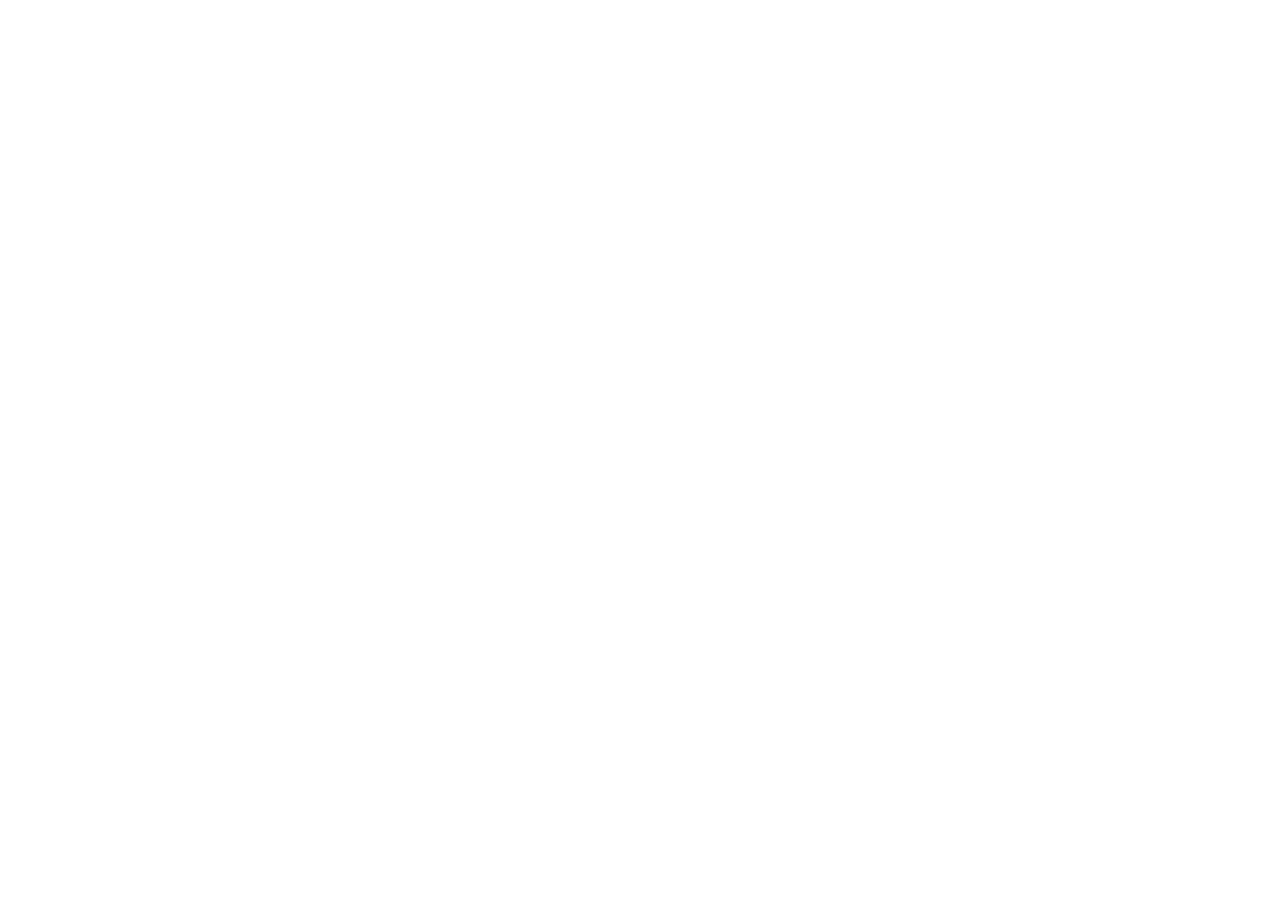
==== index.html @ 2a56a968 "website links, pages and titles" ====
<!DOCTYPE html>
<html lang="en">
<head>
    <meta charset="UTF-8">
    <meta name="viewport" content="width=device-width, initial-scale=1.0">
    <link rel="stylesheet" href="./css/global.css">
    <link rel="stylesheet" href="./css/main.css">
    <title>Home Page</title>
</head>
<body>
    
</body>
</html>
---- css/global.css ----
/*# sourceMappingURL=global.css.map */
---- css/main.css ----
/*# sourceMappingURL=main.css.map */
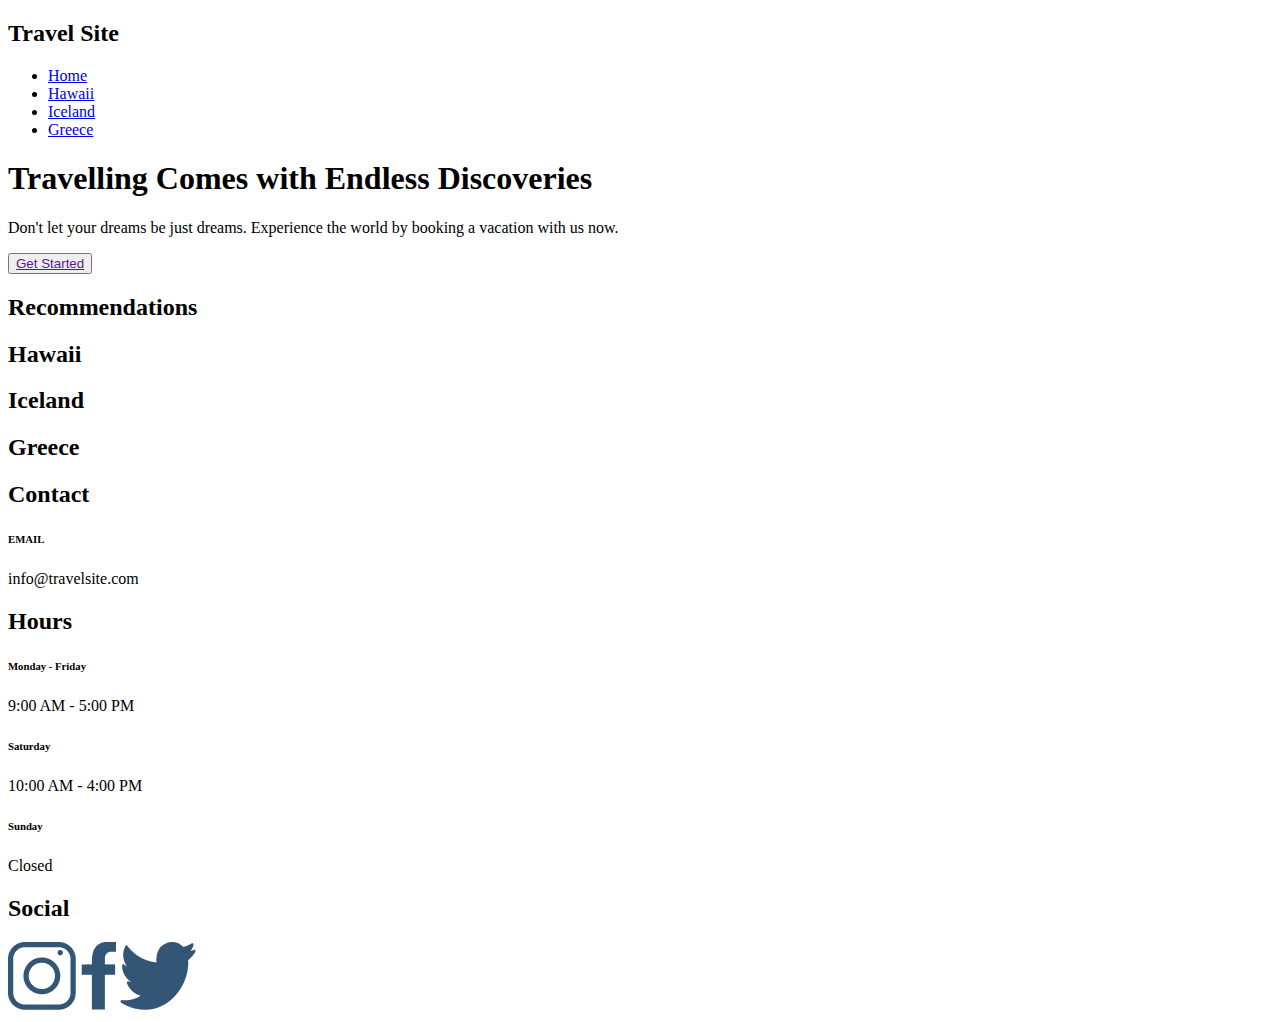
==== commit ce412969: "add HTML context- Home Page" ====
--- a/index.html
+++ b/index.html
@@ -8,6 +8,69 @@
     <title>Home Page</title>
 </head>
 <body>
-    
+    <nav>
+        <div class="nav__title">
+            <h2>Travel Site</h2>
+        </div>
+        <div class="nav__menu-items">
+            <ul>
+                <li><a href="./index.html">Home</a></li>
+                <li><a href="./pages/hawaii.html">Hawaii</a></li>
+                <li><a href="./pages/iceland.html">Iceland</a></li>
+                <li><a href="./pages/greece.html">Greece</a></li>
+            </ul>
+        </div>
+    </nav>
+    <main>
+        <section class="hero">
+            <h1 class="hero__slogan">
+                Travelling Comes with Endless Discoveries
+            </h1>
+            <p class="hero__text">
+                Don't let your dreams be just dreams. Experience the world by booking a vacation with us now.
+            </p>
+            <button class="hero__button">
+                <a href="">Get Started</a>
+            </button>
+        </section>
+        <section class="recommendations">
+            <h2 class="recommendations__title">
+                Recommendations
+            </h2>
+            <div class="recomendations__card--hawaii">
+                <h2>Hawaii</h2>
+            </div>
+            <div class="recomendations__card--iceland">
+                <h2>Iceland</h2>
+            </div>
+            <div class="recomendations__card--greece">
+                <h2>Greece</h2>
+            </div>
+        </section>
+        <footer>
+            <div class="footer__contact">
+                <h2>Contact</h2>
+                <h6>EMAIL</h6>
+                <p>info@travelsite.com</p>
+            </div>
+            <div class="footer__hours">
+                <h2>Hours</h2>
+                <div class="footer__hours-block">
+                    <h6>Monday - Friday</h6>
+                    <p>9:00 AM - 5:00 PM</p>
+                    <h6>Saturday</h6>
+                    <p>10:00 AM - 4:00 PM</p>
+                    <h6>Sunday</h6>
+                    <p>Closed</p>
+                </div>
+            </div>
+            <div class="footer__social">
+                <h2>Social</h2>
+                <a href="www.instagram.com"><img src="./assets/icons/icon-instagram.png" alt=""></a>
+                <a href="www.facebook.com"><img src="./assets/icons/icon-facebook.png" alt=""></a>
+                <a href="www.twitter.com"><img src="./assets/icons/icon-twitter.png" alt=""></a>
+            </div>
+        </footer>
+    </main>
 </body>
 </html>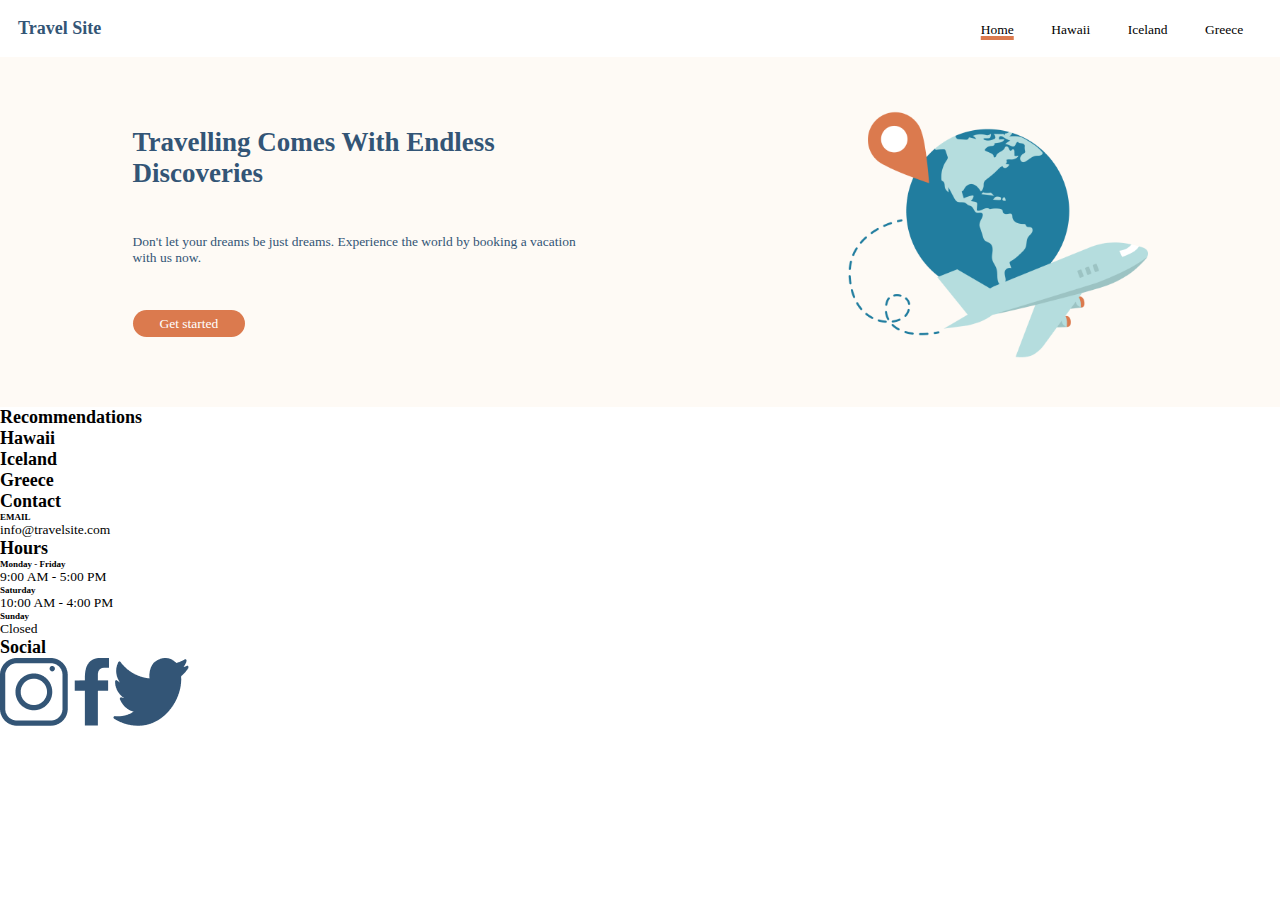
==== commit 4ca77953: "add styling to index.html page" ====
--- a/index.html
+++ b/index.html
@@ -3,35 +3,41 @@
 <head>
     <meta charset="UTF-8">
     <meta name="viewport" content="width=device-width, initial-scale=1.0">
-    <link rel="stylesheet" href="./css/global.css">
     <link rel="stylesheet" href="./css/main.css">
     <title>Home Page</title>
 </head>
 <body>
-    <nav>
-        <div class="nav__title">
+    <nav class="navbar">
+        <div class="navbar__title">
             <h2>Travel Site</h2>
         </div>
-        <div class="nav__menu-items">
-            <ul>
-                <li><a href="./index.html">Home</a></li>
+        <ul class="navbar__menu-items">
+                <li><a style="text-decoration: solid underline #DB7A4E 4px;" href="./index.html">Home</a></li>
                 <li><a href="./pages/hawaii.html">Hawaii</a></li>
                 <li><a href="./pages/iceland.html">Iceland</a></li>
                 <li><a href="./pages/greece.html">Greece</a></li>
-            </ul>
-        </div>
+        </ul>
     </nav>
     <main>
-        <section class="hero">
-            <h1 class="hero__slogan">
-                Travelling Comes with Endless Discoveries
-            </h1>
-            <p class="hero__text">
-                Don't let your dreams be just dreams. Experience the world by booking a vacation with us now.
-            </p>
-            <button class="hero__button">
-                <a href="">Get Started</a>
-            </button>
+        <section>
+            <div class="hero">
+                <div class="hero__article">
+                    <h1 class="hero__slogan">
+                        Travelling Comes With Endless Discoveries
+                    </h1>
+                    <p class="hero__text">
+                        Don't let your dreams be just dreams. Experience the world by booking a vacation with us now.
+                    </p>
+                    <div>
+                        <button class="hero__button">
+                            <a href="">Get started</a>
+                        </button>
+                    </div>
+                </div>
+                <div class="hero__image">
+                    <img src="./assets/images/hero.png" alt="">
+                </div>
+            </div>
         </section>
         <section class="recommendations">
             <h2 class="recommendations__title">
--- a/css/main.css
+++ b/css/main.css
@@ -1 +1,88 @@
-/*# sourceMappingURL=main.css.map */+* {
+  font-family: Verdana;
+  margin: 0;
+  padding: 0;
+  font-size: 18px;
+  box-sizing: border-box;
+}
+
+h1 {
+  font-size: 1.5rem;
+}
+
+h2 {
+  font-size: 1rem;
+}
+
+h6 {
+  font-size: 0.5rem;
+}
+
+p, a {
+  font-size: 0.75rem;
+}
+
+.navbar {
+  display: flex;
+  justify-content: space-between;
+  background-color: #FFFFFF;
+  margin: 1rem;
+}
+.navbar__title {
+  color: #335576;
+}
+.navbar__menu-items {
+  display: flex;
+  justify-content: space-around;
+  width: 300px;
+  list-style: none;
+}
+.navbar__menu-items a {
+  text-decoration: none;
+  color: black;
+}
+
+.hero {
+  background-color: #FEFAF5;
+  display: flex;
+  justify-content: space-around;
+  height: 350px;
+  align-items: center;
+}
+.hero__article {
+  margin: auto 0;
+  width: 450px;
+  height: 300px;
+  display: flex;
+  flex-direction: column;
+  justify-content: space-evenly;
+}
+.hero__slogan {
+  color: #335576;
+}
+.hero__text {
+  color: #335576;
+  text-align: left;
+}
+.hero__button {
+  background-color: #DB7A4E;
+  border: none;
+  border-radius: 20px;
+  height: 1.5rem;
+  display: flex;
+  justify-content: center;
+  align-items: center;
+}
+.hero__button a {
+  text-decoration: none;
+  color: white;
+  padding: 0rem 1.5rem;
+}
+.hero__image {
+  display: flex;
+  justify-content: center;
+  align-items: center;
+}
+.hero__image img {
+  width: 300px;
+}/*# sourceMappingURL=main.css.map */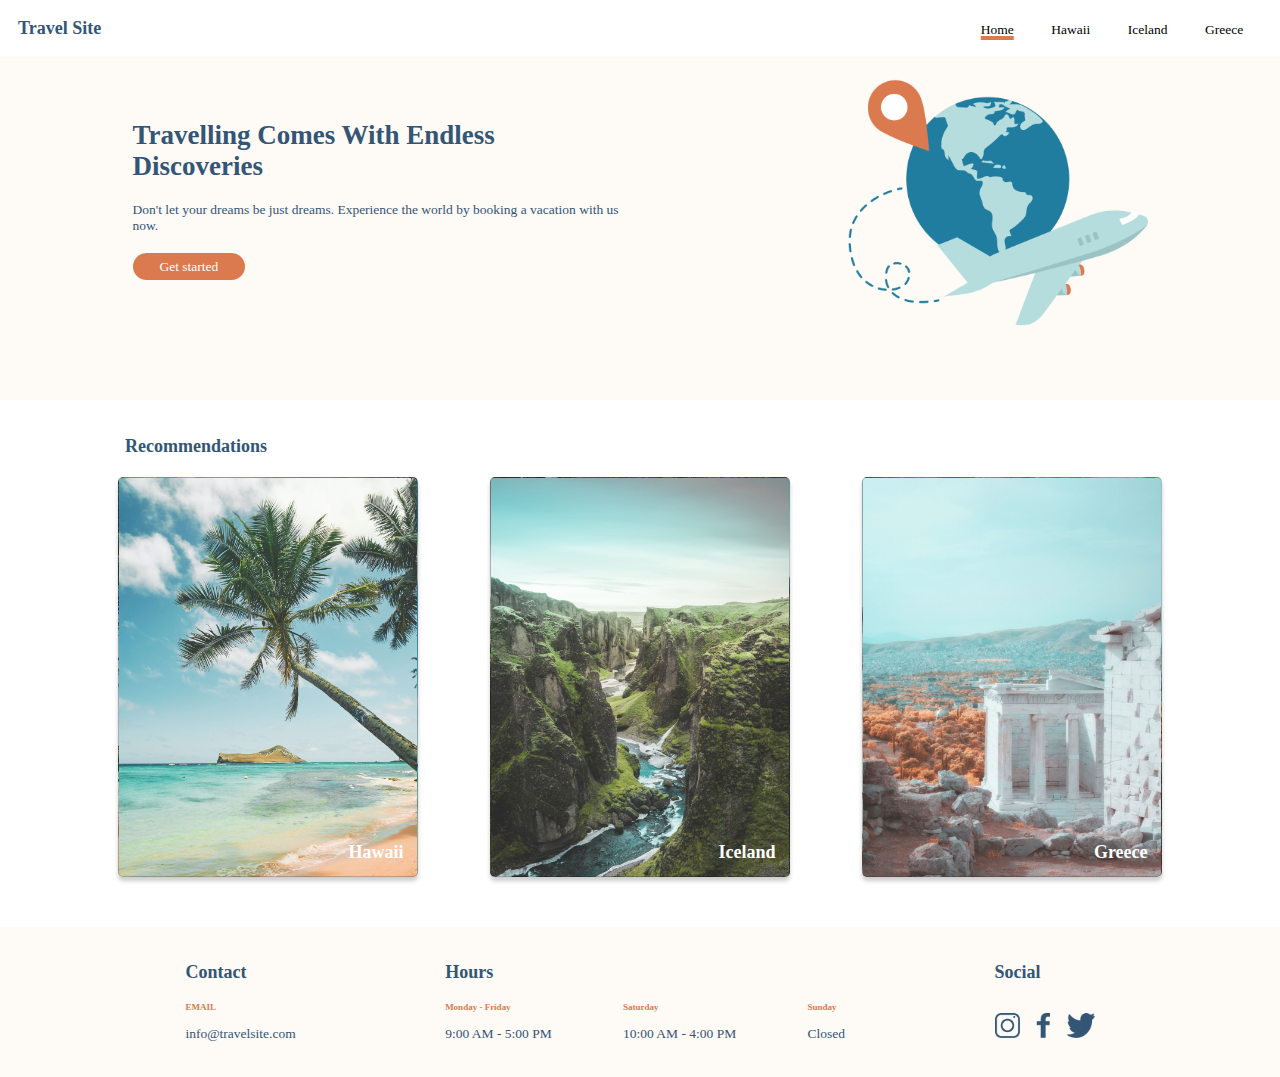
==== commit 442c710f: "add styles to pages in /pages foler" ====
--- a/index.html
+++ b/index.html
@@ -9,7 +9,7 @@
 <body>
     <nav class="navbar">
         <div class="navbar__title">
-            <h2>Travel Site</h2>
+            <a href="./index.html"><h2>Travel Site</h2></a>
         </div>
         <ul class="navbar__menu-items">
                 <li><a style="text-decoration: solid underline #DB7A4E 4px;" href="./index.html">Home</a></li>
@@ -43,38 +43,56 @@
             <h2 class="recommendations__title">
                 Recommendations
             </h2>
-            <div class="recomendations__card--hawaii">
-                <h2>Hawaii</h2>
-            </div>
-            <div class="recomendations__card--iceland">
-                <h2>Iceland</h2>
-            </div>
-            <div class="recomendations__card--greece">
-                <h2>Greece</h2>
+            <div class="recommendations__card">
+                <a href="./pages/hawaii.html">
+                    <div class="recommendations__card--hawaii">
+                        <h2>Hawaii</h2>
+                    </div>
+                </a>
+                <a href="./pages/iceland.html">
+                    <div class="recommendations__card--iceland">
+                        <h2>Iceland</h2>
+                    </div>
+                </a>
+                <a href="./pages/greece.html">
+                    <div class="recommendations__card--greece">
+                        <h2>Greece</h2>
+                    </div>
+                </a>
             </div>
         </section>
         <footer>
             <div class="footer__contact">
                 <h2>Contact</h2>
-                <h6>EMAIL</h6>
-                <p>info@travelsite.com</p>
+                <div>
+                    <h6>EMAIL</h6>
+                    <p>info@travelsite.com</p>
+                </div>
             </div>
             <div class="footer__hours">
                 <h2>Hours</h2>
                 <div class="footer__hours-block">
-                    <h6>Monday - Friday</h6>
-                    <p>9:00 AM - 5:00 PM</p>
-                    <h6>Saturday</h6>
-                    <p>10:00 AM - 4:00 PM</p>
-                    <h6>Sunday</h6>
-                    <p>Closed</p>
+                    <div>
+                        <h6>Monday - Friday</h6>
+                        <p>9:00 AM - 5:00 PM</p>
+                    </div>
+                    <div>
+                        <h6>Saturday</h6>
+                        <p>10:00 AM - 4:00 PM</p>
+                    </div>
+                    <div>
+                        <h6>Sunday</h6>
+                        <p>Closed</p>
+                    </div>
                 </div>
             </div>
             <div class="footer__social">
                 <h2>Social</h2>
-                <a href="www.instagram.com"><img src="./assets/icons/icon-instagram.png" alt=""></a>
-                <a href="www.facebook.com"><img src="./assets/icons/icon-facebook.png" alt=""></a>
-                <a href="www.twitter.com"><img src="./assets/icons/icon-twitter.png" alt=""></a>
+                <div>
+                    <a href="www.instagram.com"><img src="./assets/icons/icon-instagram.png" alt=""></a>
+                    <a href="www.facebook.com"><img src="./assets/icons/icon-facebook.png" alt=""></a>
+                    <a href="www.twitter.com"><img src="./assets/icons/icon-twitter.png" alt=""></a>
+                </div>
             </div>
         </footer>
     </main>
--- a/css/main.css
+++ b/css/main.css
@@ -12,6 +12,7 @@
 
 h2 {
   font-size: 1rem;
+  color: #335576;
 }
 
 h6 {
@@ -20,13 +21,16 @@
 
 p, a {
   font-size: 0.75rem;
+  text-decoration: none;
 }
 
 .navbar {
   display: flex;
   justify-content: space-between;
   background-color: #FFFFFF;
-  margin: 1rem;
+  position: fixed;
+  width: 100vw;
+  padding: 1rem;
 }
 .navbar__title {
   color: #335576;
@@ -46,13 +50,12 @@
   background-color: #FEFAF5;
   display: flex;
   justify-content: space-around;
-  height: 350px;
+  height: 400px;
   align-items: center;
 }
 .hero__article {
-  margin: auto 0;
   width: 450px;
-  height: 300px;
+  height: 200px;
   display: flex;
   flex-direction: column;
   justify-content: space-evenly;
@@ -63,6 +66,7 @@
 .hero__text {
   color: #335576;
   text-align: left;
+  width: 500px;
 }
 .hero__button {
   background-color: #DB7A4E;
@@ -85,4 +89,131 @@
 }
 .hero__image img {
   width: 300px;
+}
+
+.recommendations__title {
+  color: #335576;
+  padding: 2rem 0 0 125px;
+}
+.recommendations__card {
+  display: flex;
+  height: 500px;
+  justify-content: center;
+  align-items: center;
+  margin-top: -30px;
+}
+.recommendations__card--hawaii {
+  display: flex;
+  height: 400px;
+  width: 300px;
+  background-size: cover;
+  justify-content: end;
+  align-items: end;
+  border-radius: 5px;
+  border: 1px solid rgba(0, 0, 0, 0.2);
+  box-shadow: 0px 4px 4px rgba(0, 0, 0, 0.2);
+  background-image: url(../assets/images/hawaii.jpg);
+}
+.recommendations__card--hawaii h2 {
+  color: white;
+  padding: 0.75rem;
+}
+.recommendations__card--iceland {
+  display: flex;
+  height: 400px;
+  width: 300px;
+  background-size: cover;
+  justify-content: end;
+  align-items: end;
+  border-radius: 5px;
+  border: 1px solid rgba(0, 0, 0, 0.2);
+  box-shadow: 0px 4px 4px rgba(0, 0, 0, 0.2);
+  margin: 0 4rem;
+  background-image: url(../assets/images/iceland.jpg);
+}
+.recommendations__card--iceland h2 {
+  color: white;
+  padding: 0.75rem;
+}
+.recommendations__card--greece {
+  display: flex;
+  height: 400px;
+  width: 300px;
+  background-size: cover;
+  justify-content: end;
+  align-items: end;
+  border-radius: 5px;
+  border: 1px solid rgba(0, 0, 0, 0.2);
+  box-shadow: 0px 4px 4px rgba(0, 0, 0, 0.2);
+  background-image: url(../assets/images/greece.jpg);
+}
+.recommendations__card--greece h2 {
+  color: white;
+  padding: 0.75rem;
+}
+
+footer {
+  display: flex;
+  justify-content: space-evenly;
+  align-items: center;
+  height: 150px;
+  background-color: #FEFAF5;
+  padding: 0 2rem;
+}
+
+.footer__contact {
+  display: flex;
+  flex-direction: column;
+  justify-content: space-between;
+  height: 80px;
+}
+.footer__contact div {
+  display: flex;
+  flex-direction: column;
+  justify-content: space-between;
+  height: 40px;
+}
+.footer__contact div h6 {
+  color: #DB7A4E;
+}
+.footer__contact div p {
+  color: #335576;
+}
+.footer__hours {
+  display: flex;
+  flex-direction: column;
+  height: 80px;
+  justify-content: space-between;
+}
+.footer__hours-block {
+  display: flex;
+  justify-content: space-between;
+  width: 400px;
+}
+.footer__hours-block div {
+  display: flex;
+  flex-direction: column;
+  justify-content: space-between;
+  height: 40px;
+}
+.footer__hours-block div p {
+  color: #335576;
+}
+.footer__hours-block div h6 {
+  color: #DB7A4E;
+}
+.footer__social {
+  display: flex;
+  flex-direction: column;
+  height: 80px;
+  justify-content: space-between;
+  width: 100px;
+}
+.footer__social div {
+  display: flex;
+  justify-content: space-between;
+}
+.footer__social div img {
+  width: 25x;
+  height: 25px;
 }/*# sourceMappingURL=main.css.map */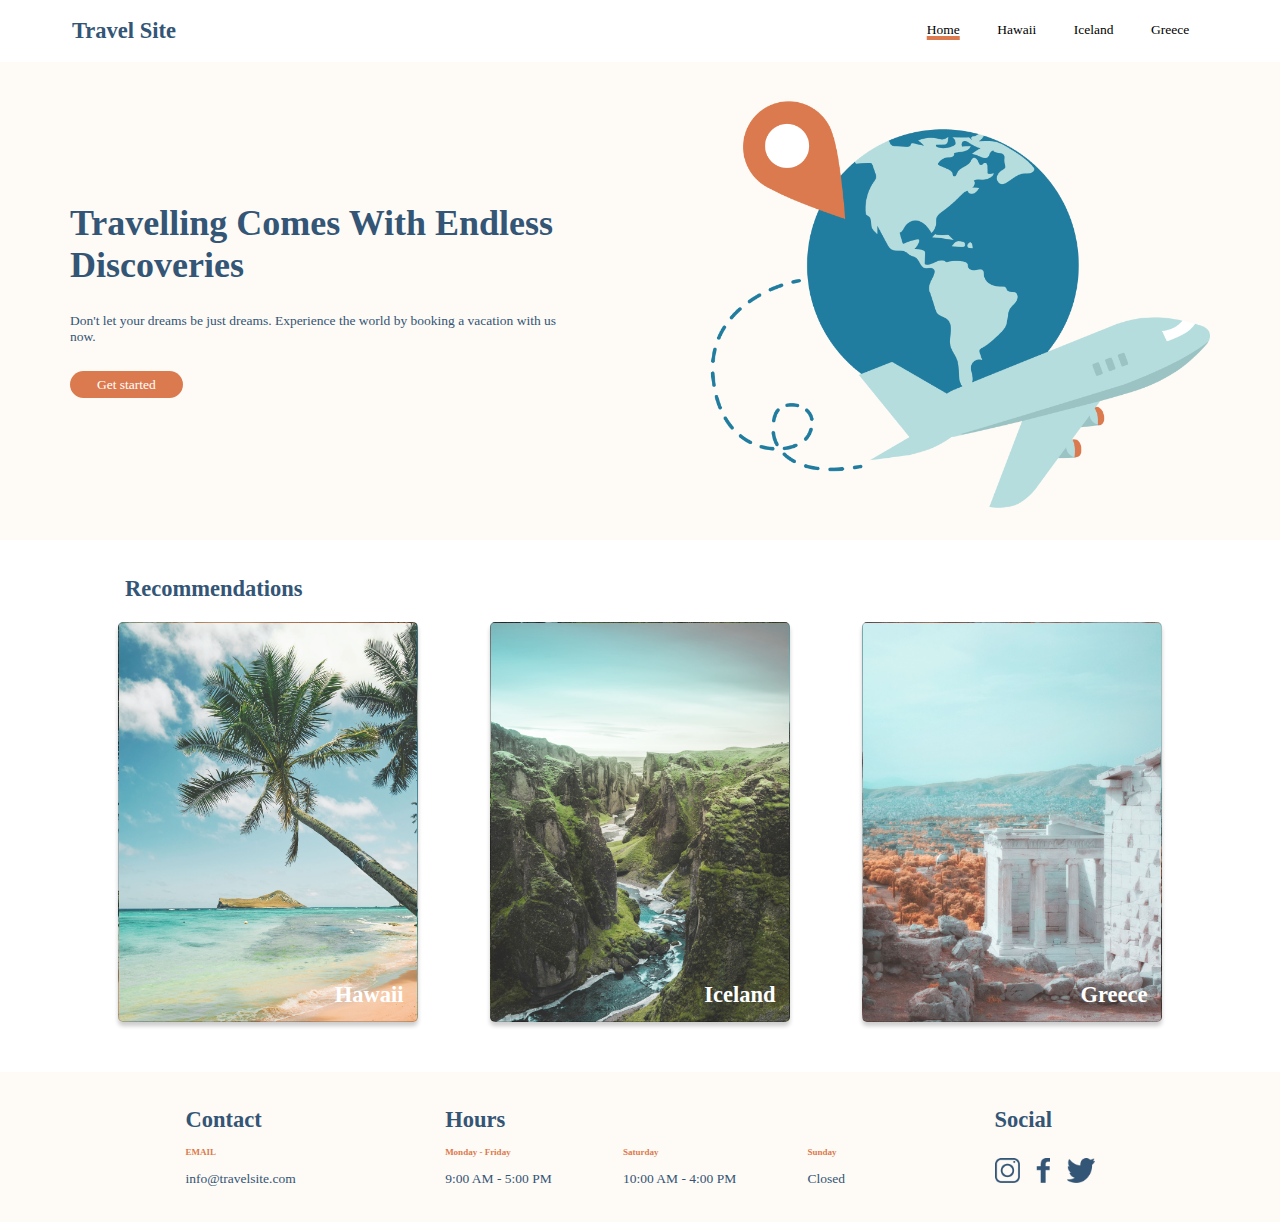
==== commit c9640ce6: "update Hawaii html page and styling" ====
--- a/index.html
+++ b/index.html
@@ -7,6 +7,7 @@
     <title>Home Page</title>
 </head>
 <body>
+<main>
     <nav class="navbar">
         <div class="navbar__title">
             <a href="./index.html"><h2>Travel Site</h2></a>
@@ -18,83 +19,82 @@
                 <li><a href="./pages/greece.html">Greece</a></li>
         </ul>
     </nav>
-    <main>
-        <section>
-            <div class="hero">
-                <div class="hero__article">
-                    <h1 class="hero__slogan">
-                        Travelling Comes With Endless Discoveries
-                    </h1>
-                    <p class="hero__text">
-                        Don't let your dreams be just dreams. Experience the world by booking a vacation with us now.
-                    </p>
-                    <div>
-                        <button class="hero__button">
-                            <a href="">Get started</a>
-                        </button>
-                    </div>
-                </div>
-                <div class="hero__image">
-                    <img src="./assets/images/hero.png" alt="">
+    <section>
+        <div class="hero">
+            <div class="hero__article">
+                <h1 class="hero__slogan">
+                    Travelling Comes With Endless Discoveries
+                </h1>
+                <p class="hero__text">
+                    Don't let your dreams be just dreams. Experience the world by booking a vacation with us now.
+                </p>
+                <div>
+                    <button class="hero__button">
+                        <a href="">Get started</a>
+                    </button>
                 </div>
             </div>
-        </section>
-        <section class="recommendations">
-            <h2 class="recommendations__title">
-                Recommendations
-            </h2>
-            <div class="recommendations__card">
-                <a href="./pages/hawaii.html">
-                    <div class="recommendations__card--hawaii">
-                        <h2>Hawaii</h2>
-                    </div>
-                </a>
-                <a href="./pages/iceland.html">
-                    <div class="recommendations__card--iceland">
-                        <h2>Iceland</h2>
-                    </div>
-                </a>
-                <a href="./pages/greece.html">
-                    <div class="recommendations__card--greece">
-                        <h2>Greece</h2>
-                    </div>
-                </a>
+            <div class="hero__image">
+                <img src="./assets/images/hero.png" alt="">
             </div>
-        </section>
-        <footer>
-            <div class="footer__contact">
-                <h2>Contact</h2>
+        </div>
+    </section>
+    <section class="recommendations">
+        <h2 class="recommendations__title">
+            Recommendations
+        </h2>
+        <div class="recommendations__card">
+            <a href="./pages/hawaii.html">
+                <div class="recommendations__card--hawaii">
+                    <h2>Hawaii</h2>
+                </div>
+            </a>
+            <a href="./pages/iceland.html">
+                <div class="recommendations__card--iceland">
+                    <h2>Iceland</h2>
+                </div>
+            </a>
+            <a href="./pages/greece.html">
+                <div class="recommendations__card--greece">
+                    <h2>Greece</h2>
+                </div>
+            </a>
+        </div>
+    </section>
+    <footer>
+        <div class="footer__contact">
+            <h2>Contact</h2>
+            <div>
+                <h6>EMAIL</h6>
+                <p>info@travelsite.com</p>
+            </div>
+        </div>
+        <div class="footer__hours">
+            <h2>Hours</h2>
+            <div class="footer__hours-block">
                 <div>
-                    <h6>EMAIL</h6>
-                    <p>info@travelsite.com</p>
+                    <h6>Monday - Friday</h6>
+                    <p>9:00 AM - 5:00 PM</p>
+                </div>
+                <div>
+                    <h6>Saturday</h6>
+                    <p>10:00 AM - 4:00 PM</p>
+                </div>
+                <div>
+                    <h6>Sunday</h6>
+                    <p>Closed</p>
                 </div>
             </div>
-            <div class="footer__hours">
-                <h2>Hours</h2>
-                <div class="footer__hours-block">
-                    <div>
-                        <h6>Monday - Friday</h6>
-                        <p>9:00 AM - 5:00 PM</p>
-                    </div>
-                    <div>
-                        <h6>Saturday</h6>
-                        <p>10:00 AM - 4:00 PM</p>
-                    </div>
-                    <div>
-                        <h6>Sunday</h6>
-                        <p>Closed</p>
-                    </div>
-                </div>
+        </div>
+        <div class="footer__social">
+            <h2>Social</h2>
+            <div>
+                <a href="www.instagram.com"><img src="./assets/icons/icon-instagram.png" alt=""></a>
+                <a href="www.facebook.com"><img src="./assets/icons/icon-facebook.png" alt=""></a>
+                <a href="www.twitter.com"><img src="./assets/icons/icon-twitter.png" alt=""></a>
             </div>
-            <div class="footer__social">
-                <h2>Social</h2>
-                <div>
-                    <a href="www.instagram.com"><img src="./assets/icons/icon-instagram.png" alt=""></a>
-                    <a href="www.facebook.com"><img src="./assets/icons/icon-facebook.png" alt=""></a>
-                    <a href="www.twitter.com"><img src="./assets/icons/icon-twitter.png" alt=""></a>
-                </div>
-            </div>
-        </footer>
-    </main>
+        </div>
+    </footer>
+</main>  
 </body>
 </html>--- a/css/main.css
+++ b/css/main.css
@@ -7,11 +7,11 @@
 }
 
 h1 {
-  font-size: 1.5rem;
+  font-size: 2rem;
 }
 
 h2 {
-  font-size: 1rem;
+  font-size: 1.25rem;
   color: #335576;
 }
 
@@ -30,7 +30,7 @@
   background-color: #FFFFFF;
   position: fixed;
   width: 100vw;
-  padding: 1rem;
+  padding: 1rem 4rem;
 }
 .navbar__title {
   color: #335576;
@@ -46,16 +46,83 @@
   color: black;
 }
 
+footer {
+  display: flex;
+  justify-content: space-evenly;
+  align-items: center;
+  height: 150px;
+  background-color: #FEFAF5;
+  padding: 0 2rem;
+}
+
+.footer__contact {
+  display: flex;
+  flex-direction: column;
+  justify-content: space-between;
+  height: 80px;
+}
+.footer__contact div {
+  display: flex;
+  flex-direction: column;
+  justify-content: space-between;
+  height: 40px;
+}
+.footer__contact div h6 {
+  color: #DB7A4E;
+}
+.footer__contact div p {
+  color: #335576;
+}
+.footer__hours {
+  display: flex;
+  flex-direction: column;
+  height: 80px;
+  justify-content: space-between;
+}
+.footer__hours-block {
+  display: flex;
+  justify-content: space-between;
+  width: 400px;
+}
+.footer__hours-block div {
+  display: flex;
+  flex-direction: column;
+  justify-content: space-between;
+  height: 40px;
+}
+.footer__hours-block div p {
+  color: #335576;
+}
+.footer__hours-block div h6 {
+  color: #DB7A4E;
+}
+.footer__social {
+  display: flex;
+  flex-direction: column;
+  height: 80px;
+  justify-content: space-between;
+  width: 100px;
+}
+.footer__social div {
+  display: flex;
+  justify-content: space-between;
+}
+.footer__social div img {
+  width: 25x;
+  height: 25px;
+}
+
 .hero {
   background-color: #FEFAF5;
   display: flex;
   justify-content: space-around;
-  height: 400px;
-  align-items: center;
+  height: 60vh;
+  align-items: center;
+  padding-top: 60px;
 }
 .hero__article {
-  width: 450px;
-  height: 200px;
+  width: 500px;
+  height: 250px;
   display: flex;
   flex-direction: column;
   justify-content: space-evenly;
@@ -88,7 +155,7 @@
   align-items: center;
 }
 .hero__image img {
-  width: 300px;
+  width: 500px;
 }
 
 .recommendations__title {
@@ -150,70 +217,4 @@
 .recommendations__card--greece h2 {
   color: white;
   padding: 0.75rem;
-}
-
-footer {
-  display: flex;
-  justify-content: space-evenly;
-  align-items: center;
-  height: 150px;
-  background-color: #FEFAF5;
-  padding: 0 2rem;
-}
-
-.footer__contact {
-  display: flex;
-  flex-direction: column;
-  justify-content: space-between;
-  height: 80px;
-}
-.footer__contact div {
-  display: flex;
-  flex-direction: column;
-  justify-content: space-between;
-  height: 40px;
-}
-.footer__contact div h6 {
-  color: #DB7A4E;
-}
-.footer__contact div p {
-  color: #335576;
-}
-.footer__hours {
-  display: flex;
-  flex-direction: column;
-  height: 80px;
-  justify-content: space-between;
-}
-.footer__hours-block {
-  display: flex;
-  justify-content: space-between;
-  width: 400px;
-}
-.footer__hours-block div {
-  display: flex;
-  flex-direction: column;
-  justify-content: space-between;
-  height: 40px;
-}
-.footer__hours-block div p {
-  color: #335576;
-}
-.footer__hours-block div h6 {
-  color: #DB7A4E;
-}
-.footer__social {
-  display: flex;
-  flex-direction: column;
-  height: 80px;
-  justify-content: space-between;
-  width: 100px;
-}
-.footer__social div {
-  display: flex;
-  justify-content: space-between;
-}
-.footer__social div img {
-  width: 25x;
-  height: 25px;
 }/*# sourceMappingURL=main.css.map */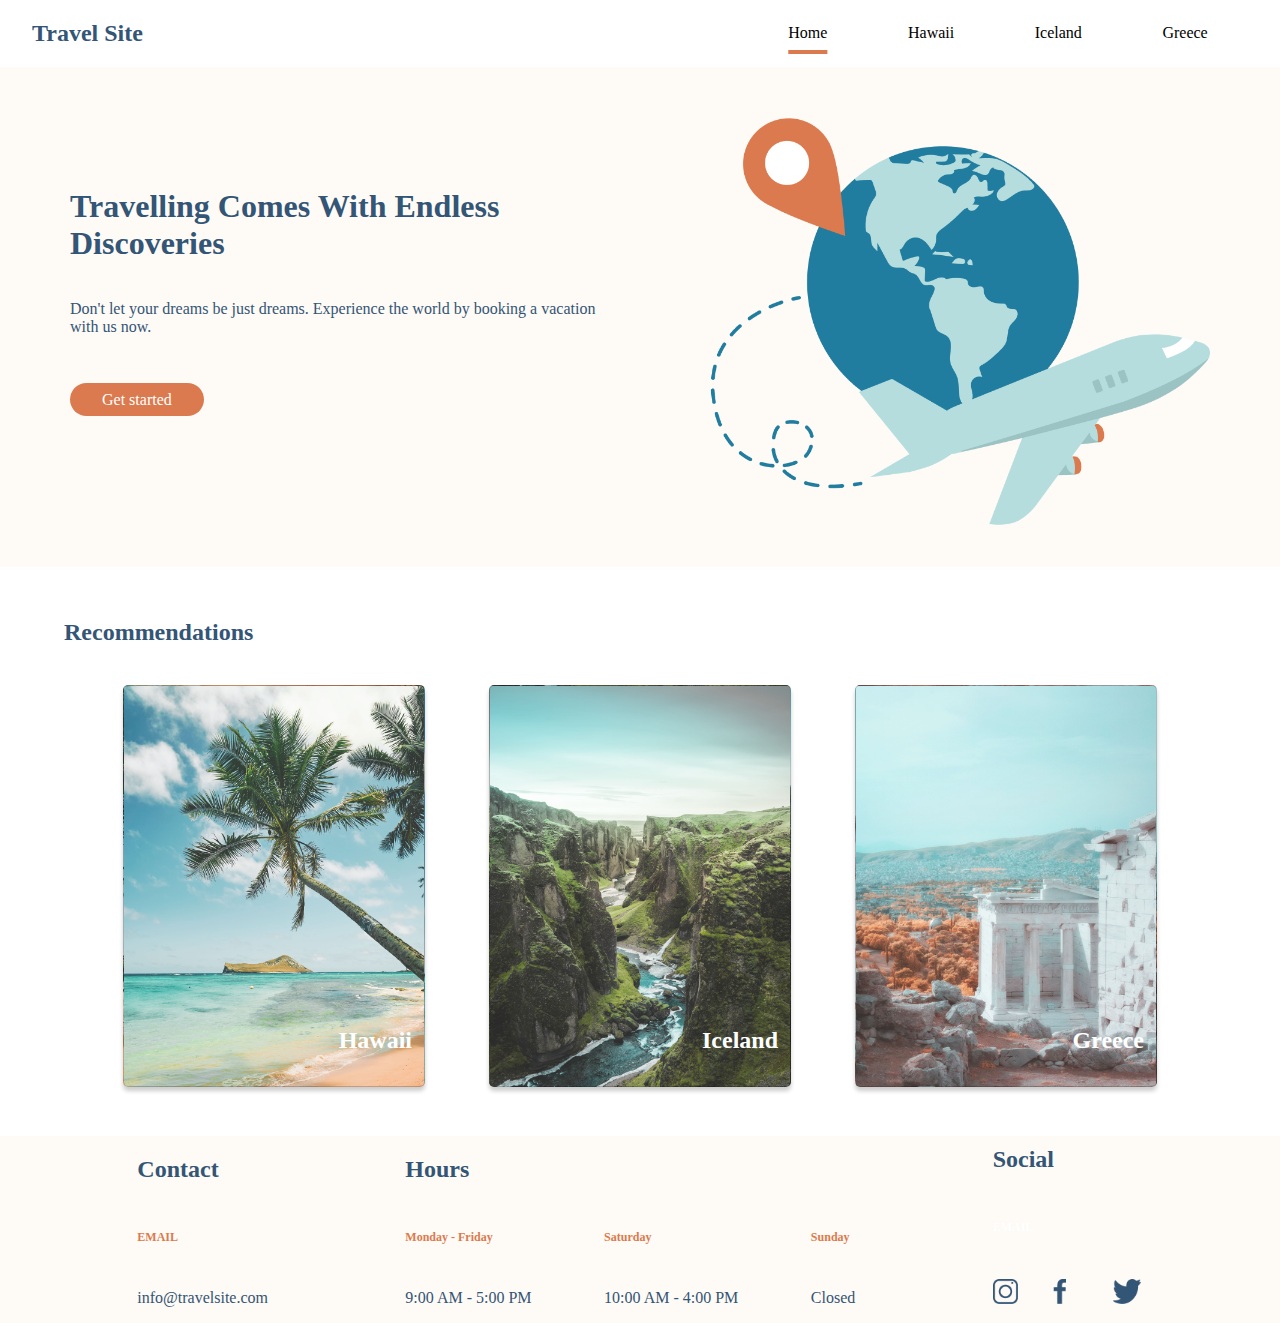
==== commit 6a16339e: "website ready for submission- 'diving deeper' tasks NOT INCCLUDED'" ====
--- a/index.html
+++ b/index.html
@@ -13,7 +13,7 @@
             <a href="./index.html"><h2>Travel Site</h2></a>
         </div>
         <ul class="navbar__menu-items">
-                <li><a style="text-decoration: solid underline #DB7A4E 4px;" href="./index.html">Home</a></li>
+                <li><a id="active-page" href="./index.html">Home</a></li>
                 <li><a href="./pages/hawaii.html">Hawaii</a></li>
                 <li><a href="./pages/iceland.html">Iceland</a></li>
                 <li><a href="./pages/greece.html">Greece</a></li>
@@ -29,9 +29,7 @@
                     Don't let your dreams be just dreams. Experience the world by booking a vacation with us now.
                 </p>
                 <div>
-                    <button class="hero__button">
-                        <a href="">Get started</a>
-                    </button>
+                    <a class="hero__button" href="">Get started</a>
                 </div>
             </div>
             <div class="hero__image">
@@ -61,7 +59,7 @@
             </a>
         </div>
     </section>
-    <footer>
+    <footer class="footer">
         <div class="footer__contact">
             <h2>Contact</h2>
             <div>
@@ -89,12 +87,18 @@
         <div class="footer__social">
             <h2>Social</h2>
             <div>
-                <a href="www.instagram.com"><img src="./assets/icons/icon-instagram.png" alt=""></a>
-                <a href="www.facebook.com"><img src="./assets/icons/icon-facebook.png" alt=""></a>
-                <a href="www.twitter.com"><img src="./assets/icons/icon-twitter.png" alt=""></a>
+                <h6>EMAIL</h6>
+            </div>
+            <div>
+                <div class="footer__icons">
+                    <a href="https://www.instagram.com"><img src="./assets/icons/icon-instagram.png" alt=""></a>
+                    <a href="https://www.facebook.com"><img src="./assets/icons/icon-facebook.png" alt=""></a>
+                    <a href="https://www.twitter.com"><img src="./assets/icons/icon-twitter.png" alt=""></a>
+                </div>
             </div>
         </div>
     </footer>
 </main>  
 </body>
-</html>+</html>
+
--- a/css/main.css
+++ b/css/main.css
@@ -1,8 +1,8 @@
-* {
+body {
   font-family: Verdana;
   margin: 0;
   padding: 0;
-  font-size: 18px;
+  font-size: 16px;
   box-sizing: border-box;
 }
 
@@ -11,61 +11,74 @@
 }
 
 h2 {
-  font-size: 1.25rem;
+  font-size: 1.5rem;
   color: #335576;
 }
 
 h6 {
-  font-size: 0.5rem;
-}
-
-p, a {
   font-size: 0.75rem;
+}
+
+p {
+  font-size: 1rem;
+  font-weight: 500;
+}
+
+a {
+  font-size: 1rem;
   text-decoration: none;
 }
 
+#no-background {
+  background-color: white;
+}
+
+#active-page {
+  -webkit-text-decoration: underline #DB7A4E 4px;
+          text-decoration: underline #DB7A4E 4px;
+  text-underline-offset: 0.75rem;
+}
+
 .navbar {
   display: flex;
   justify-content: space-between;
   background-color: #FFFFFF;
-  position: fixed;
+  position: sticky;
+  top: 0;
   width: 100vw;
-  padding: 1rem 4rem;
+  align-items: center;
 }
 .navbar__title {
   color: #335576;
+  padding-left: 2rem;
 }
 .navbar__menu-items {
   display: flex;
   justify-content: space-around;
-  width: 300px;
+  width: 500px;
   list-style: none;
+  padding-right: 2rem;
 }
 .navbar__menu-items a {
   text-decoration: none;
   color: black;
 }
 
-footer {
+.footer {
   display: flex;
   justify-content: space-evenly;
   align-items: center;
-  height: 150px;
   background-color: #FEFAF5;
-  padding: 0 2rem;
-}
-
+}
 .footer__contact {
   display: flex;
   flex-direction: column;
   justify-content: space-between;
-  height: 80px;
 }
 .footer__contact div {
   display: flex;
   flex-direction: column;
   justify-content: space-between;
-  height: 40px;
 }
 .footer__contact div h6 {
   color: #DB7A4E;
@@ -76,19 +89,17 @@
 .footer__hours {
   display: flex;
   flex-direction: column;
-  height: 80px;
   justify-content: space-between;
 }
 .footer__hours-block {
   display: flex;
   justify-content: space-between;
-  width: 400px;
+  width: 450px;
 }
 .footer__hours-block div {
   display: flex;
   flex-direction: column;
   justify-content: space-between;
-  height: 40px;
 }
 .footer__hours-block div p {
   color: #335576;
@@ -99,33 +110,46 @@
 .footer__social {
   display: flex;
   flex-direction: column;
-  height: 80px;
-  justify-content: space-between;
-  width: 100px;
+  justify-content: space-between;
+  width: 150px;
+}
+.footer__social h2 {
+  margin-top: 0;
 }
 .footer__social div {
   display: flex;
-  justify-content: space-between;
-}
-.footer__social div img {
-  width: 25x;
+  flex-direction: column;
+  justify-content: space-between;
+}
+.footer__social div h6 {
+  color: #FFFFFF;
+}
+.footer__social div .footer__icons {
+  display: flex;
+  flex-direction: row;
+}
+.footer__social div .footer__icons a {
+  width: 30px;
+  height: 50px;
+}
+.footer__social div .footer__icons a img {
   height: 25px;
+  margin-top: 1rem;
 }
 
 .hero {
   background-color: #FEFAF5;
   display: flex;
   justify-content: space-around;
-  height: 60vh;
-  align-items: center;
-  padding-top: 60px;
+  height: 500px;
+  align-items: center;
 }
 .hero__article {
   width: 500px;
-  height: 250px;
-  display: flex;
-  flex-direction: column;
-  justify-content: space-evenly;
+  height: 300px;
+  display: flex;
+  flex-direction: column;
+  justify-content: flex-start;
 }
 .hero__slogan {
   color: #335576;
@@ -133,21 +157,15 @@
 .hero__text {
   color: #335576;
   text-align: left;
-  width: 500px;
+  width: 550px;
+  height: 75px;
 }
 .hero__button {
   background-color: #DB7A4E;
-  border: none;
   border-radius: 20px;
-  height: 1.5rem;
-  display: flex;
-  justify-content: center;
-  align-items: center;
-}
-.hero__button a {
   text-decoration: none;
   color: white;
-  padding: 0rem 1.5rem;
+  padding: 0.5rem 2rem;
 }
 .hero__image {
   display: flex;
@@ -160,7 +178,7 @@
 
 .recommendations__title {
   color: #335576;
-  padding: 2rem 0 0 125px;
+  padding: 2rem 0 0 4rem;
 }
 .recommendations__card {
   display: flex;
